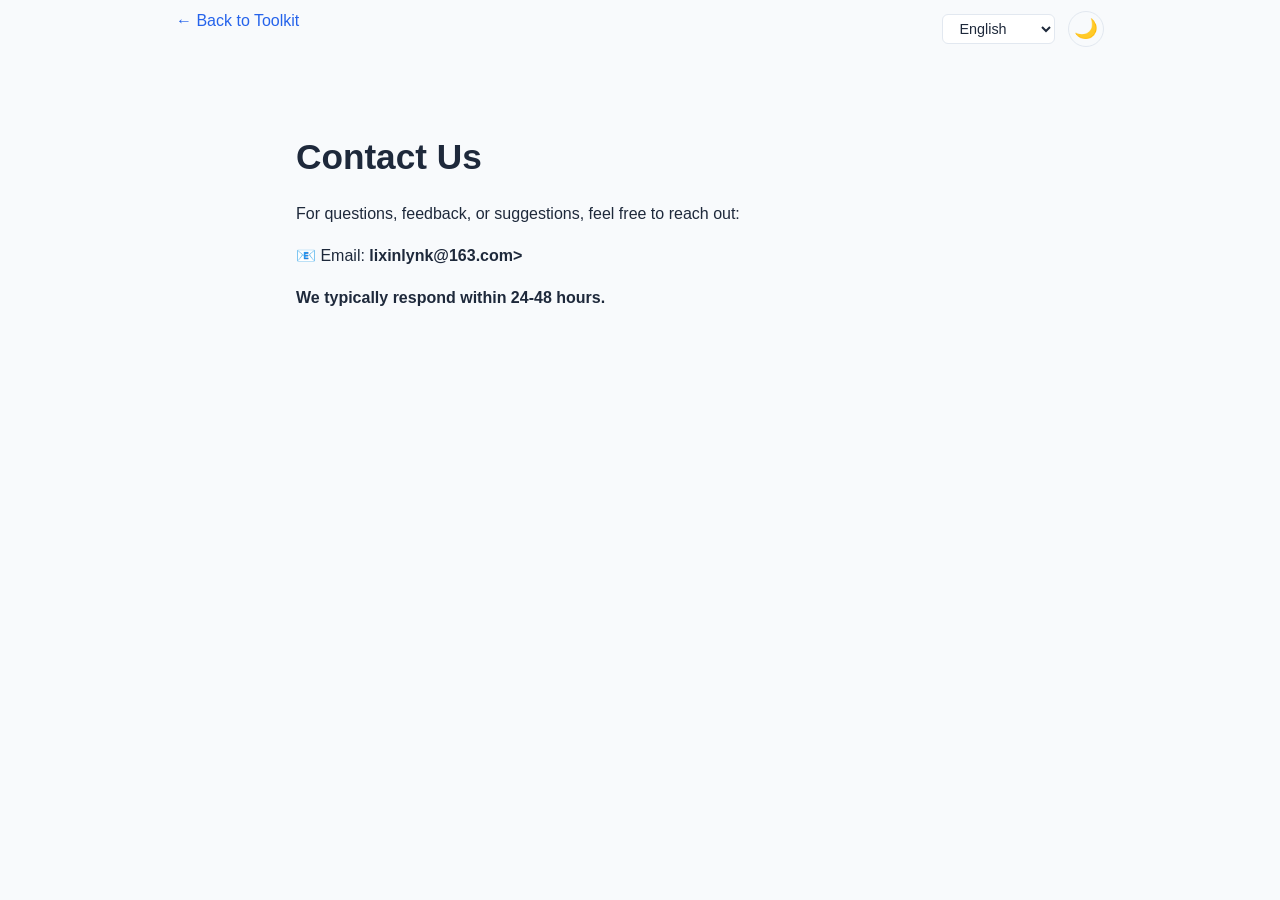
==== contact.html @ 9fc5ffa8 "Initial commit: Text Toolkit" ====
<!DOCTYPE html>
<html lang="en">
<head>
  <meta charset="UTF-8">
  <meta name="viewport" content="width=device-width, initial-scale=1.0">
  <title>Contact Us - Text Toolkit</title>
  <link rel="stylesheet" href="style.css">
</head>
<body>
  <div class="top-bar">
    <a href="index.html" class="back-link" style="margin-right:auto;">← Back to Toolkit</a>
    <select id="languageSelect" class="lang-select">
      <option value="en">English</option>
      <option value="zh">中文</option>
      <option value="es">Español</option>
      <option value="pt">Português</option>
      <option value="ja">日本語</option>
    </select>
    <button id="themeToggle" class="theme-toggle">🌙</button>
  </div>
  <main style="max-width:720px;margin:2rem auto;padding:1rem;">
    <h1>Contact Us</h1>
    <p>For questions, feedback, or suggestions, feel free to reach out:</p>
    <p>📧 Email: <strong>lixinlynk@163.com></p>
    <p>We typically respond within 24-48 hours.</p>
  </main>
  <script src="app.js"></script>
</body>
</html>
---- style.css ----
:root {
  --primary: #2563eb;
  --primary-hover: #1d4ed8;
  --bg: #f8fafc;
  --card-bg: #ffffff;
  --text: #1e293b;
  --text-light: #64748b;
  --border: #e2e8f0;
  --shadow: 0 4px 6px -1px rgba(0,0,0,0.1);
  --radius: 16px;
  --max-width: 960px;
}

body.dark {
  --bg: #0f172a;
  --card-bg: #1e293b;
  --text: #f1f5f9;
  --text-light: #94a3b8;
  --border: #334155;
}

* { box-sizing: border-box; }

body {
  margin: 0;
  font-family: -apple-system, BlinkMacSystemFont, 'Segoe UI', Roboto, sans-serif;
  background: var(--bg);
  color: var(--text);
  line-height: 1.6;
}

/* 顶部栏 */
.top-bar {
  display: flex;
  justify-content: flex-end;
  align-items: center;
  gap: 0.8rem;
  padding: 0.5rem 1rem;
  max-width: var(--max-width);
  margin: 0 auto;
}
.lang-select {
  padding: 0.3rem 0.8rem;
  border-radius: 6px;
  border: 1px solid var(--border);
  background: var(--card-bg);
  color: var(--text);
  font-size: 0.9rem;
}
.theme-toggle {
  background: transparent;
  border: 1px solid var(--border);
  border-radius: 50%;
  width: 36px;
  height: 36px;
  font-size: 1.2rem;
  cursor: pointer;
  display: flex;
  align-items: center;
  justify-content: center;
}

/* 头部 */
header {
  text-align: center;
  padding: 2rem 1rem 1rem;
  max-width: var(--max-width);
  margin: 0 auto;
}
h1 { font-size: 2.2rem; margin-bottom: 0.5rem; }
.subtitle { color: var(--text-light); max-width: 600px; margin: 0 auto; }

/* 主区域 */
main {
  max-width: var(--max-width);
  margin: 0 auto;
  padding: 0 1rem;
}

/* 广告 */
.ad-container { margin: 1.5rem 0; text-align: center; }
.ad-placeholder {
  background: var(--border);
  color: var(--text-light);
  padding: 2rem;
  border-radius: 8px;
  font-size: 0.8rem;
  border: 1px dashed var(--text-light);
}

/* 工具卡片网格 */
.tools-grid {
  display: grid;
  grid-template-columns: repeat(auto-fill, minmax(250px, 1fr));
  gap: 1.5rem;
  margin: 2rem 0;
}
.tool-card {
  background: var(--card-bg);
  border: 1px solid var(--border);
  border-radius: var(--radius);
  padding: 1.5rem;
  text-decoration: none;
  color: var(--text);
  transition: transform 0.2s, box-shadow 0.2s;
  display: flex;
  flex-direction: column;
  align-items: center;
  text-align: center;
}
.tool-card:hover {
  transform: translateY(-3px);
  box-shadow: var(--shadow);
  border-color: var(--primary);
}
.tool-icon {
  font-size: 2.5rem;
  font-weight: bold;
  margin-bottom: 0.5rem;
  background: var(--bg);
  width: 70px;
  height: 70px;
  display: flex;
  align-items: center;
  justify-content: center;
  border-radius: 20px;
  color: var(--primary);
}
.tool-name { margin: 0.5rem 0 0.3rem; font-size: 1.1rem; }
.tool-desc { color: var(--text-light); font-size: 0.9rem; margin: 0; }

/* 信任标语 */
.trust-badges {
  display: flex;
  flex-wrap: wrap;
  justify-content: center;
  gap: 2rem;
  margin: 2rem 0;
  color: var(--text-light);
}
.badge { display: flex; align-items: center; gap: 0.5rem; }

/* FAQ */
.faq { margin: 2rem 0; }
.faq h2 { text-align: center; }
.faq details {
  background: var(--card-bg);
  border: 1px solid var(--border);
  border-radius: 8px;
  padding: 0.8rem 1rem;
  margin-bottom: 0.5rem;
}
.faq summary { font-weight: 600; cursor: pointer; }

/* 工具页通用样式 */
.tool-page {
  max-width: 900px;
  margin: 0 auto;
  padding: 1rem;
}
.tool-page h1 { text-align: center; margin-bottom: 1.5rem; }
.tool-workspace {
  display: grid;
  grid-template-columns: 1fr 1fr;
  gap: 1rem;
  margin-bottom: 1rem;
}
@media (max-width: 600px) {
  .tool-workspace { grid-template-columns: 1fr; }
}
textarea {
  width: 100%;
  height: 300px;
  padding: 0.8rem;
  border: 1px solid var(--border);
  border-radius: 12px;
  background: var(--card-bg);
  color: var(--text);
  font-family: 'Courier New', monospace;
  font-size: 0.9rem;
  resize: vertical;
}
.button-group {
  display: flex;
  flex-wrap: wrap;
  justify-content: center;
  gap: 0.5rem;
  margin: 1rem 0;
}
.btn {
  background: var(--primary);
  color: white;
  border: none;
  padding: 0.6rem 1.5rem;
  border-radius: 50px;
  font-size: 0.9rem;
  cursor: pointer;
  font-weight: 600;
}
.btn:hover { background: var(--primary-hover); }
.btn-outline {
  background: transparent;
  border: 1px solid var(--border);
  color: var(--text);
}
.btn-outline:hover { background: var(--border); }
.copy-btn {
  background: #10b981;
}
.copy-btn:hover { background: #059669; }

/* 页脚 */
footer {
  text-align: center;
  padding: 2rem 1rem;
  color: var(--text-light);
  font-size: 0.9rem;
  max-width: var(--max-width);
  margin: 0 auto;
}
footer nav a {
  margin: 0 0.8rem;
  color: var(--text-light);
  text-decoration: none;
}
footer nav a:hover { text-decoration: underline; }

/* 返回链接 */
.back-link {
  display: inline-block;
  margin-bottom: 1rem;
  color: var(--primary);
  text-decoration: none;
}
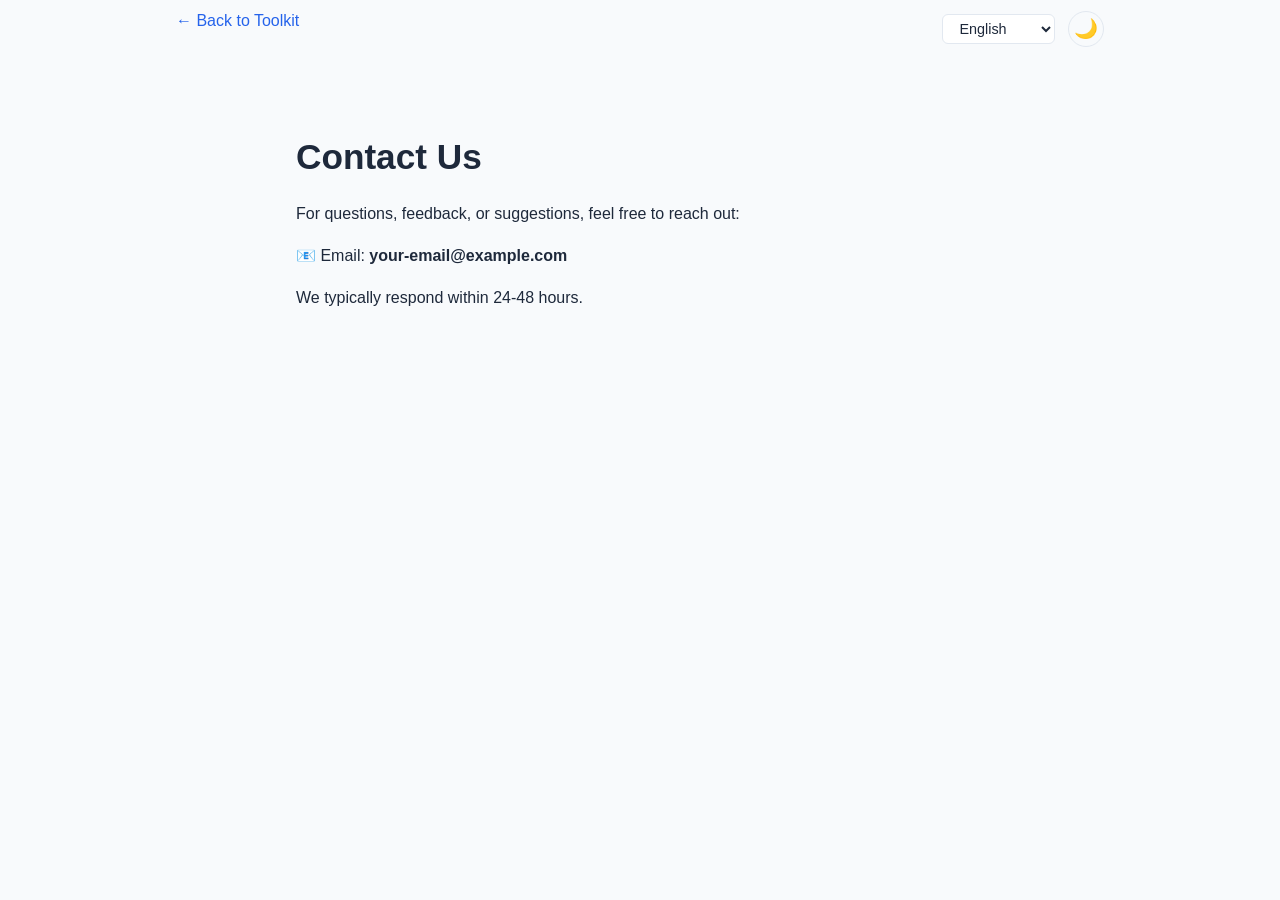
==== commit c3e90648: "integrate GA and AdSense tracking codes" ====
--- a/contact.html
+++ b/contact.html
@@ -5,6 +5,19 @@
   <meta name="viewport" content="width=device-width, initial-scale=1.0">
   <title>Contact Us - Text Toolkit</title>
   <link rel="stylesheet" href="style.css">
+
+  <!-- Google tag (gtag.js) -->
+  <script async src="https://www.googletagmanager.com/gtag/js?id=G-N2R40RRRQ0"></script>
+  <script>
+    window.dataLayer = window.dataLayer || [];
+    function gtag(){dataLayer.push(arguments);}
+    gtag('js', new Date());
+    gtag('config', 'G-N2R40RRRQ0');
+  </script>
+
+  <!-- Google AdSense -->
+  <script async src="https://pagead2.googlesyndication.com/pagead/js/adsbygoogle.js?client=ca-pub-8884517238295741"
+       crossorigin="anonymous"></script>
 </head>
 <body>
   <div class="top-bar">
@@ -21,7 +34,7 @@
   <main style="max-width:720px;margin:2rem auto;padding:1rem;">
     <h1>Contact Us</h1>
     <p>For questions, feedback, or suggestions, feel free to reach out:</p>
-    <p>📧 Email: <strong>lixinlynk@163.com></p>
+    <p>📧 Email: <strong>your-email@example.com</strong></p>
     <p>We typically respond within 24-48 hours.</p>
   </main>
   <script src="app.js"></script>
